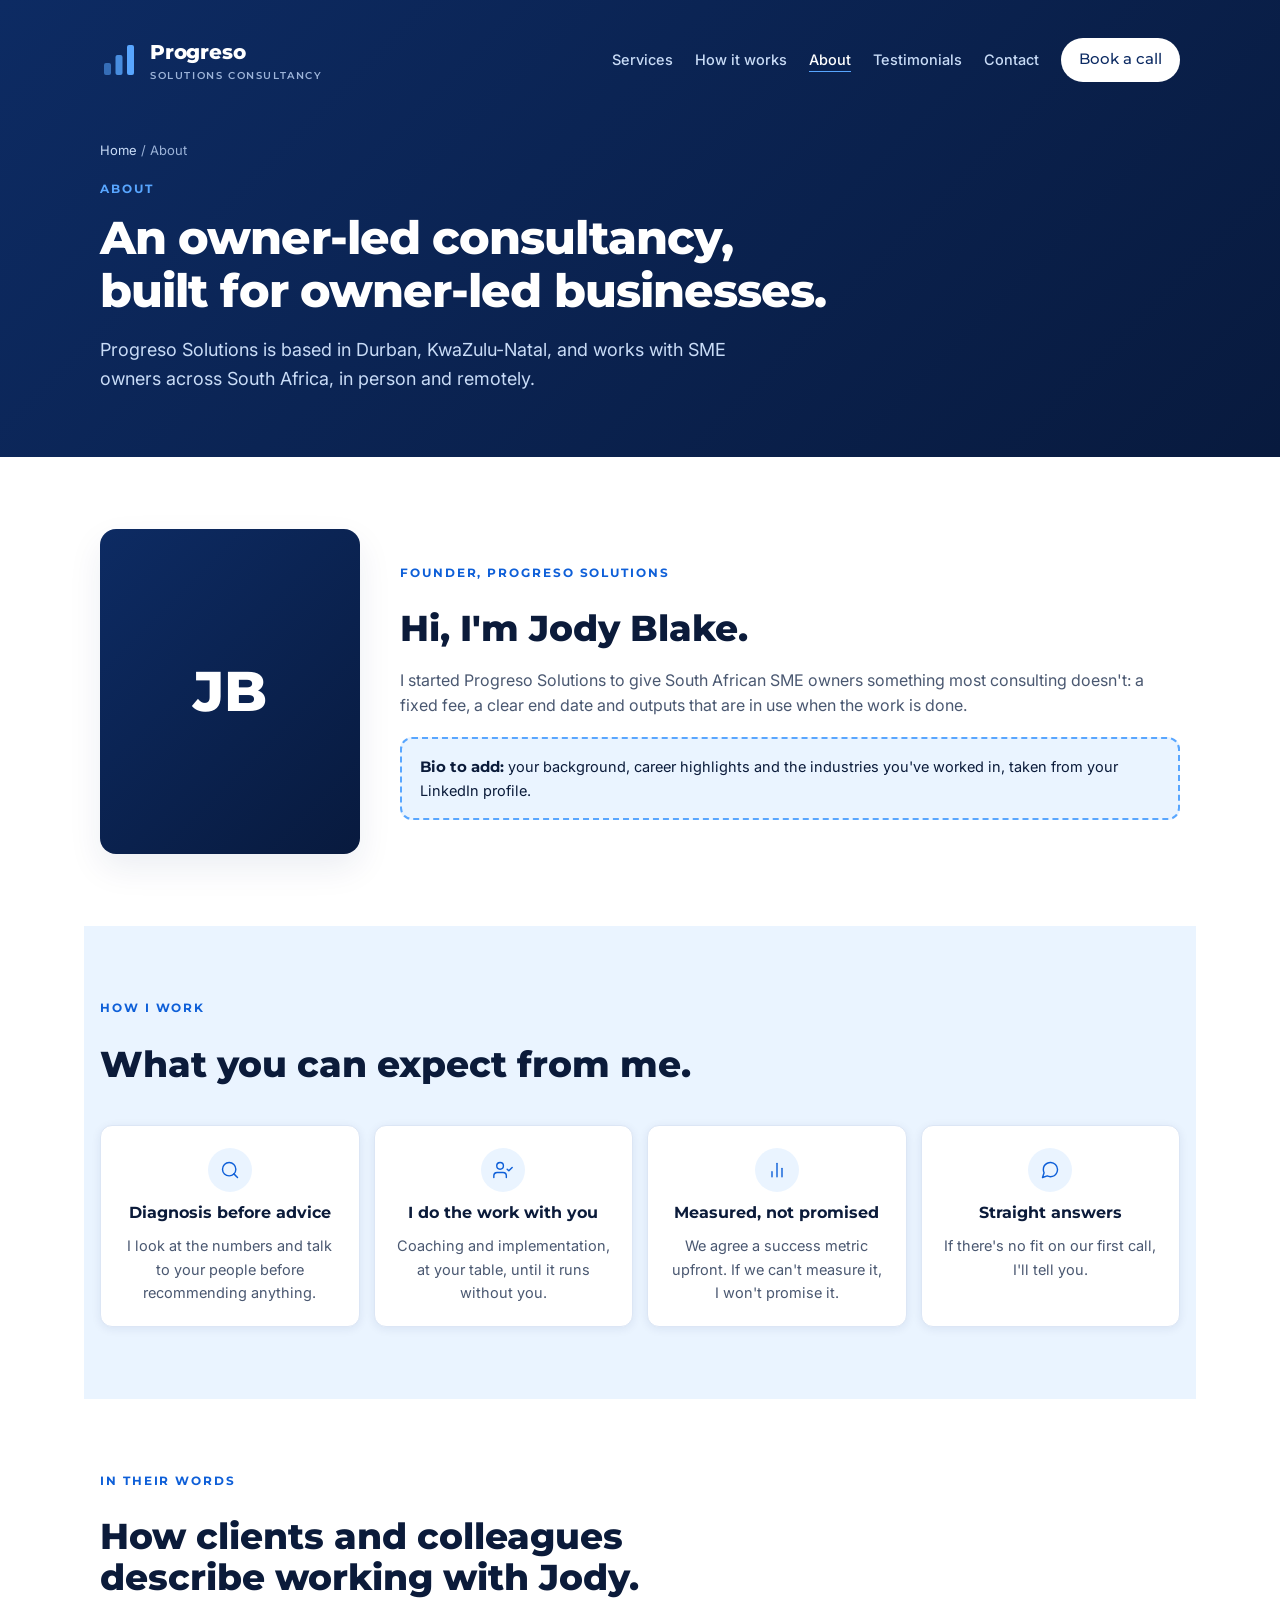
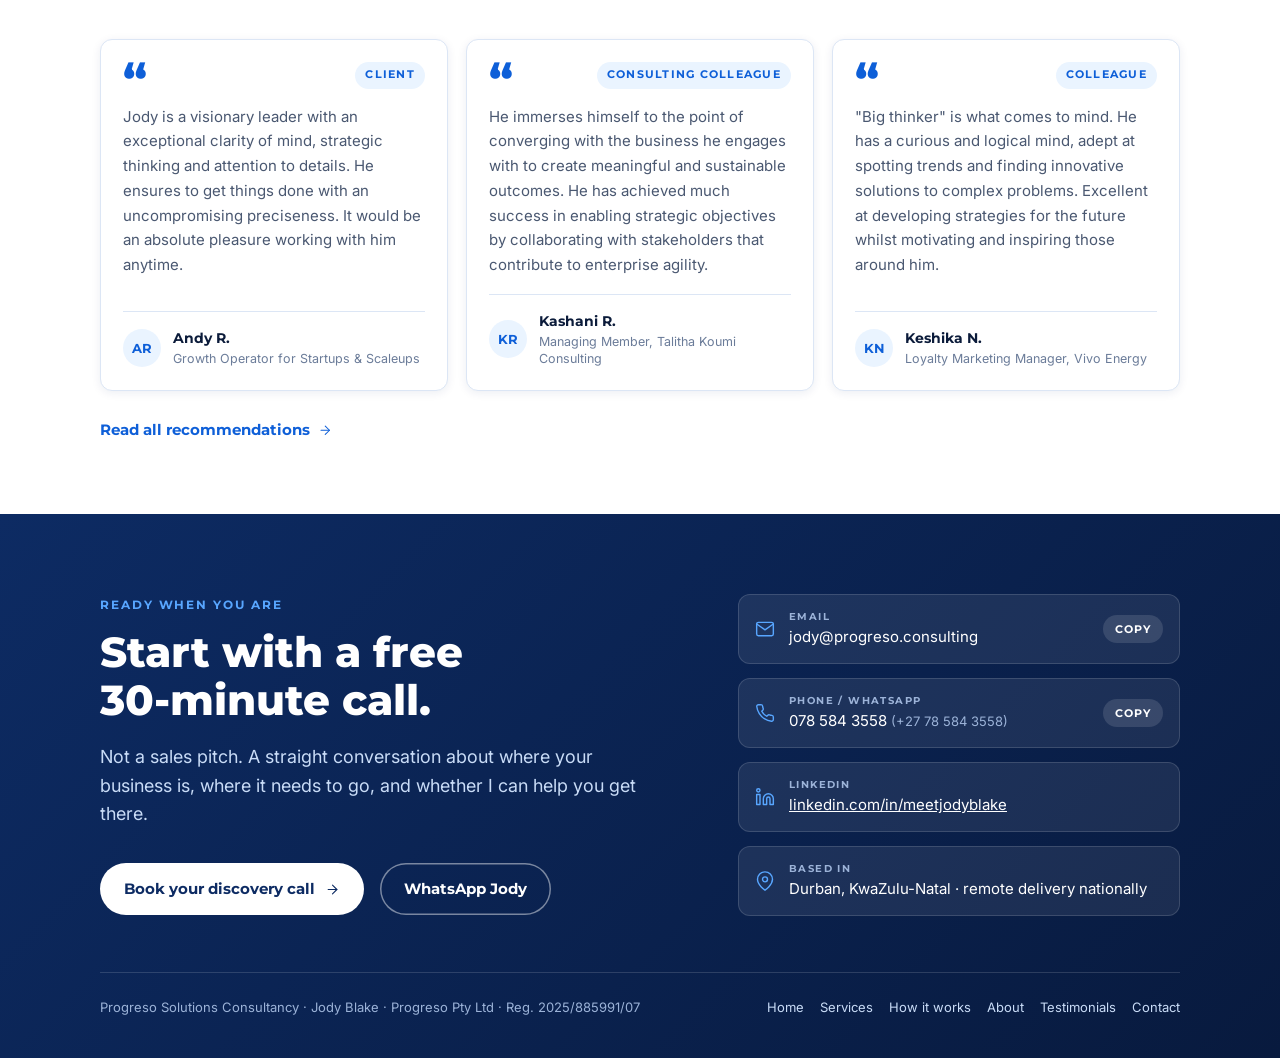
==== about.html @ feee8b52 "Restructure into multi-page site with a shorter, problem-led home page - Home cut to hero, five prob" ====
<!doctype html>
<html lang="en-ZA">
<head>
<meta charset="utf-8">
<meta name="viewport" content="width=device-width, initial-scale=1">
<title>About Jody Blake | Progreso Solutions Consultancy</title>
<meta name="description" content="Jody Blake is the founder of Progreso Solutions, a Durban-based consultancy helping South African SME owners build businesses that run without them.">
<link rel="canonical" href="https://progreso.consulting/about.html">
<meta property="og:title" content="About Jody Blake | Progreso Solutions Consultancy">
<meta property="og:description" content="Jody Blake is the founder of Progreso Solutions, a Durban-based consultancy helping South African SME owners build businesses that run without them.">
<meta property="og:type" content="website">
<link rel="preconnect" href="https://fonts.googleapis.com">
<link rel="preconnect" href="https://fonts.gstatic.com" crossorigin>
<link rel="stylesheet" href="https://fonts.googleapis.com/css2?family=Inter:wght@400;500;600&family=Montserrat:wght@600;700;800&display=swap">
<link rel="stylesheet" href="css/site.css">
</head>
<body>
<svg width="0" height="0" style="position:absolute" aria-hidden="true">
  <defs>
    <symbol id="i-compass" viewBox="0 0 24 24"><circle cx="12" cy="12" r="10"/><polygon points="16.24 7.76 14.12 14.12 7.76 16.24 9.88 9.88 16.24 7.76"/></symbol>
    <symbol id="i-map" viewBox="0 0 24 24"><polygon points="1 6 1 22 8 18 16 22 23 18 23 2 16 6 8 2 1 6"/><line x1="8" y1="2" x2="8" y2="18"/><line x1="16" y1="6" x2="16" y2="22"/></symbol>
    <symbol id="i-settings" viewBox="0 0 24 24"><circle cx="12" cy="12" r="3"/><path d="M19.4 15a1.65 1.65 0 0 0 .33 1.82l.06.06a2 2 0 0 1 0 2.83 2 2 0 0 1-2.83 0l-.06-.06a1.65 1.65 0 0 0-1.82-.33 1.65 1.65 0 0 0-1 1.51V21a2 2 0 0 1-2 2 2 2 0 0 1-2-2v-.09A1.65 1.65 0 0 0 9 19.4a1.65 1.65 0 0 0-1.82.33l-.06.06a2 2 0 0 1-2.83 0 2 2 0 0 1 0-2.83l.06-.06a1.65 1.65 0 0 0 .33-1.82 1.65 1.65 0 0 0-1.51-1H3a2 2 0 0 1-2-2 2 2 0 0 1 2-2h.09A1.65 1.65 0 0 0 4.6 9a1.65 1.65 0 0 0-.33-1.82l-.06-.06a2 2 0 0 1 0-2.83 2 2 0 0 1 2.83 0l.06.06a1.65 1.65 0 0 0 1.82.33H9a1.65 1.65 0 0 0 1-1.51V3a2 2 0 0 1 2-2 2 2 0 0 1 2 2v.09a1.65 1.65 0 0 0 1 1.51 1.65 1.65 0 0 0 1.82-.33l.06-.06a2 2 0 0 1 2.83 0 2 2 0 0 1 0 2.83l-.06.06a1.65 1.65 0 0 0-.33 1.82V9a1.65 1.65 0 0 0 1.51 1H21a2 2 0 0 1 2 2 2 2 0 0 1-2 2h-.09a1.65 1.65 0 0 0-1.51 1z"/></symbol>
    <symbol id="i-users" viewBox="0 0 24 24"><path d="M17 21v-2a4 4 0 0 0-4-4H5a4 4 0 0 0-4 4v2"/><circle cx="9" cy="7" r="4"/><path d="M23 21v-2a4 4 0 0 0-3-3.87"/><path d="M16 3.13a4 4 0 0 1 0 7.75"/></symbol>
    <symbol id="i-target" viewBox="0 0 24 24"><circle cx="12" cy="12" r="10"/><circle cx="12" cy="12" r="6"/><circle cx="12" cy="12" r="2"/></symbol>
    <symbol id="i-heart" viewBox="0 0 24 24"><path d="M20.84 4.61a5.5 5.5 0 0 0-7.78 0L12 5.67l-1.06-1.06a5.5 5.5 0 0 0-7.78 7.78l1.06 1.06L12 21.23l7.78-7.78 1.06-1.06a5.5 5.5 0 0 0 0-7.78z"/></symbol>
    <symbol id="i-buoy" viewBox="0 0 24 24"><circle cx="12" cy="12" r="10"/><circle cx="12" cy="12" r="4"/><line x1="4.93" y1="4.93" x2="9.17" y2="9.17"/><line x1="14.83" y1="14.83" x2="19.07" y2="19.07"/><line x1="14.83" y1="9.17" x2="19.07" y2="4.93"/><line x1="4.93" y1="19.07" x2="9.17" y2="14.83"/></symbol>
    <symbol id="i-shuffle" viewBox="0 0 24 24"><polyline points="16 3 21 3 21 8"/><line x1="4" y1="20" x2="21" y2="3"/><polyline points="21 16 21 21 16 21"/><line x1="15" y1="15" x2="21" y2="21"/><line x1="4" y1="4" x2="9" y2="9"/></symbol>
    <symbol id="i-repeat" viewBox="0 0 24 24"><polyline points="17 1 21 5 17 9"/><path d="M3 11V9a4 4 0 0 1 4-4h14"/><polyline points="7 23 3 19 7 15"/><path d="M21 13v2a4 4 0 0 1-4 4H3"/></symbol>
    <symbol id="i-userx" viewBox="0 0 24 24"><path d="M16 21v-2a4 4 0 0 0-4-4H5a4 4 0 0 0-4 4v2"/><circle cx="8.5" cy="7" r="4"/><line x1="18" y1="8" x2="23" y2="13"/><line x1="23" y1="8" x2="18" y2="13"/></symbol>
    <symbol id="i-down" viewBox="0 0 24 24"><polyline points="23 18 13.5 8.5 8.5 13.5 1 6"/><polyline points="17 18 23 18 23 12"/></symbol>
    <symbol id="i-logout" viewBox="0 0 24 24"><path d="M9 21H5a2 2 0 0 1-2-2V5a2 2 0 0 1 2-2h4"/><polyline points="16 17 21 12 16 7"/><line x1="21" y1="12" x2="9" y2="12"/></symbol>
    <symbol id="i-tag" viewBox="0 0 24 24"><path d="M20.59 13.41l-7.17 7.17a2 2 0 0 1-2.83 0L2 12V2h10l8.59 8.59a2 2 0 0 1 0 2.82z"/><line x1="7" y1="7" x2="7.01" y2="7"/></symbol>
    <symbol id="i-cal" viewBox="0 0 24 24"><rect x="3" y="4" width="18" height="18" rx="2" ry="2"/><line x1="16" y1="2" x2="16" y2="6"/><line x1="8" y1="2" x2="8" y2="6"/><line x1="3" y1="10" x2="21" y2="10"/></symbol>
    <symbol id="i-bars" viewBox="0 0 24 24"><line x1="18" y1="20" x2="18" y2="10"/><line x1="12" y1="20" x2="12" y2="4"/><line x1="6" y1="20" x2="6" y2="14"/></symbol>
    <symbol id="i-usercheck" viewBox="0 0 24 24"><path d="M16 21v-2a4 4 0 0 0-4-4H5a4 4 0 0 0-4 4v2"/><circle cx="8.5" cy="7" r="4"/><polyline points="17 11 19 13 23 9"/></symbol>
    <symbol id="i-check" viewBox="0 0 24 24"><polyline points="20 6 9 17 4 12"/></symbol>
    <symbol id="i-activity" viewBox="0 0 24 24"><polyline points="22 12 18 12 15 21 9 3 6 12 2 12"/></symbol>
    <symbol id="i-search" viewBox="0 0 24 24"><circle cx="11" cy="11" r="8"/><line x1="21" y1="21" x2="16.65" y2="16.65"/></symbol>
    <symbol id="i-file" viewBox="0 0 24 24"><path d="M14 2H6a2 2 0 0 0-2 2v16a2 2 0 0 0 2 2h12a2 2 0 0 0 2-2V8z"/><polyline points="14 2 14 8 20 8"/><line x1="16" y1="13" x2="8" y2="13"/><line x1="16" y1="17" x2="8" y2="17"/></symbol>
    <symbol id="i-chat" viewBox="0 0 24 24"><path d="M21 11.5a8.38 8.38 0 0 1-.9 3.8 8.5 8.5 0 0 1-7.6 4.7 8.38 8.38 0 0 1-3.8-.9L3 21l1.9-5.7a8.38 8.38 0 0 1-.9-3.8 8.5 8.5 0 0 1 4.7-7.6 8.38 8.38 0 0 1 3.8-.9h.5a8.48 8.48 0 0 1 8 8v.5z"/></symbol>
    <symbol id="i-help" viewBox="0 0 24 24"><circle cx="12" cy="12" r="10"/><path d="M9.09 9a3 3 0 0 1 5.83 1c0 2-3 3-3 3"/><line x1="12" y1="17" x2="12.01" y2="17"/></symbol>
    <symbol id="i-filter" viewBox="0 0 24 24"><polygon points="22 3 2 3 10 12.46 10 19 14 21 14 12.46 22 3"/></symbol>
    <symbol id="i-up" viewBox="0 0 24 24"><polyline points="23 6 13.5 15.5 8.5 10.5 1 18"/><polyline points="17 6 23 6 23 12"/></symbol>
    <symbol id="i-shield" viewBox="0 0 24 24"><path d="M12 22s8-4 8-10V5l-8-3-8 3v7c0 6 8 10 8 10z"/></symbol>
    <symbol id="i-zap" viewBox="0 0 24 24"><polygon points="13 2 3 14 12 14 11 22 21 10 12 10 13 2"/></symbol>
    <symbol id="i-phonecall" viewBox="0 0 24 24"><path d="M15.05 5A5 5 0 0 1 19 8.95M15.05 1A9 9 0 0 1 23 8.94"/><path d="M22 16.92v3a2 2 0 0 1-2.18 2 19.79 19.79 0 0 1-8.63-3.07 19.5 19.5 0 0 1-6-6 19.79 19.79 0 0 1-3.07-8.67A2 2 0 0 1 4.11 2h3a2 2 0 0 1 2 1.72 12.84 12.84 0 0 0 .7 2.81 2 2 0 0 1-.45 2.11L8.09 9.91a16 16 0 0 0 6 6l1.27-1.27a2 2 0 0 1 2.11-.45 12.84 12.84 0 0 0 2.81.7A2 2 0 0 1 22 16.92z"/></symbol>
    <symbol id="i-mail" viewBox="0 0 24 24"><path d="M4 4h16c1.1 0 2 .9 2 2v12c0 1.1-.9 2-2 2H4c-1.1 0-2-.9-2-2V6c0-1.1.9-2 2-2z"/><polyline points="22,6 12,13 2,6"/></symbol>
    <symbol id="i-phone" viewBox="0 0 24 24"><path d="M22 16.92v3a2 2 0 0 1-2.18 2 19.79 19.79 0 0 1-8.63-3.07 19.5 19.5 0 0 1-6-6 19.79 19.79 0 0 1-3.07-8.67A2 2 0 0 1 4.11 2h3a2 2 0 0 1 2 1.72 12.84 12.84 0 0 0 .7 2.81 2 2 0 0 1-.45 2.11L8.09 9.91a16 16 0 0 0 6 6l1.27-1.27a2 2 0 0 1 2.11-.45 12.84 12.84 0 0 0 2.81.7A2 2 0 0 1 22 16.92z"/></symbol>
    <symbol id="i-linkedin" viewBox="0 0 24 24"><path d="M16 8a6 6 0 0 1 6 6v7h-4v-7a2 2 0 0 0-2-2 2 2 0 0 0-2 2v7h-4v-7a6 6 0 0 1 6-6z"/><rect x="2" y="9" width="4" height="12"/><circle cx="4" cy="4" r="2"/></symbol>
    <symbol id="i-pin" viewBox="0 0 24 24"><path d="M21 10c0 7-9 13-9 13s-9-6-9-13a9 9 0 0 1 18 0z"/><circle cx="12" cy="10" r="3"/></symbol>
    <symbol id="i-arrow" viewBox="0 0 24 24"><line x1="5" y1="12" x2="19" y2="12"/><polyline points="12 5 19 12 12 19"/></symbol>
    <symbol id="i-star" viewBox="0 0 24 24"><polygon points="12 2 15.09 8.26 22 9.27 17 14.14 18.18 21.02 12 17.77 5.82 21.02 7 14.14 2 9.27 8.91 8.26 12 2"/></symbol>
  </defs>
</svg>

<header class="band page-hero">
  <div class="wrap">
    <div class="topbar">
      <a class="brand" href="index.html" aria-label="Progreso Solutions Consultancy, home">
        <svg width="38" height="38" viewBox="0 0 38 38" aria-hidden="true"><rect x="4" y="22" width="7" height="12" rx="2" fill="#58A6FF" opacity=".55"/><rect x="15.5" y="14" width="7" height="20" rx="2" fill="#58A6FF" opacity=".8"/><rect x="27" y="4" width="7" height="30" rx="2" fill="#58A6FF"/></svg>
        <span>Progreso<small>Solutions Consultancy</small></span>
      </a>
      <nav class="nav" aria-label="Main"><a href="services.html">Services</a><a href="how-it-works.html">How it works</a><a href="about.html" aria-current="page">About</a><a href="testimonials.html">Testimonials</a><a href="contact.html">Contact</a><a class="btn btn-sm" href="contact.html">Book a call</a></nav>
      <details class="menu"><summary>Menu</summary><nav class="menu-panel" aria-label="Main"><a href="index.html">Home</a><a href="services.html">Services</a><a href="how-it-works.html">How it works</a><a href="about.html">About</a><a href="testimonials.html">Testimonials</a><a href="contact.html">Contact</a></nav></details>
    </div>
    <div>
      <div>
        <div class="crumbs"><a href="index.html">Home</a> / About</div>
        <div class="eyebrow">About</div>
        <h1>An owner-led consultancy, built for owner-led businesses.</h1>
        <p class="sub">Progreso Solutions is based in Durban, KwaZulu-Natal, and works with SME owners across South Africa, in person and remotely.</p>
        
      </div>
      
    </div>
  </div>
</header>

<main class="wrap">

<section>
  <div class="founder">
    <figure class="portrait" aria-label="Photo of Jody Blake to come">JB</figure>
    <div>
      <div class="sec-head" style="margin-bottom:18px">
        <div class="eyebrow">Founder, Progreso Solutions</div>
        <h2>Hi, I'm Jody Blake.</h2>
      </div>
      <p>I started Progreso Solutions to give South African SME owners something most consulting doesn't: a fixed fee, a clear end date and outputs that are in use when the work is done.</p>
      <div class="placeholder" style="margin-top:18px"><b>Bio to add:</b> your background, career highlights and the industries you've worked in, taken from your LinkedIn profile.</div>
    </div>
  </div>
</section>

<section class="alt">
  <div class="wrap">
    <div class="sec-head"><div class="eyebrow">How I work</div><h2>What you can expect from me.</h2></div>
    <div class="diff-grid">
      <article class="card diff"><div class="circle"><svg class="ico"><use href="#i-search"/></svg></div><h3>Diagnosis before advice</h3><p>I look at the numbers and talk to your people before recommending anything.</p></article>
      <article class="card diff"><div class="circle"><svg class="ico"><use href="#i-usercheck"/></svg></div><h3>I do the work with you</h3><p>Coaching and implementation, at your table, until it runs without you.</p></article>
      <article class="card diff"><div class="circle"><svg class="ico"><use href="#i-bars"/></svg></div><h3>Measured, not promised</h3><p>We agree a success metric upfront. If we can't measure it, I won't promise it.</p></article>
      <article class="card diff"><div class="circle"><svg class="ico"><use href="#i-chat"/></svg></div><h3>Straight answers</h3><p>If there's no fit on our first call, I'll tell you.</p></article>
    </div>
  </div>
</section>

<section>
  <div class="sec-head"><div class="eyebrow">In their words</div><h2>How clients and colleagues describe working with Jody.</h2></div>
  <div class="proof-grid"><article class="card quote">
      <div class="quote-top"><div class="qmark" aria-hidden="true">“</div><span class="pill">Client</span></div>
      <p>Jody is a visionary leader with an exceptional clarity of mind, strategic thinking and attention to details. He ensures to get things done with an uncompromising preciseness. It would be an absolute pleasure working with him anytime.</p>
      <div class="who"><div class="avatar">AR</div><div><b>Andy R.</b><span>Growth Operator for Startups &amp; Scaleups</span></div></div>
    </article><article class="card quote">
      <div class="quote-top"><div class="qmark" aria-hidden="true">“</div><span class="pill">Consulting colleague</span></div>
      <p>He immerses himself to the point of converging with the business he engages with to create meaningful and sustainable outcomes. He has achieved much success in enabling strategic objectives by collaborating with stakeholders that contribute to enterprise agility.</p>
      <div class="who"><div class="avatar">KR</div><div><b>Kashani R.</b><span>Managing Member, Talitha Koumi Consulting</span></div></div>
    </article><article class="card quote">
      <div class="quote-top"><div class="qmark" aria-hidden="true">“</div><span class="pill">Colleague</span></div>
      <p>"Big thinker" is what comes to mind. He has a curious and logical mind, adept at spotting trends and finding innovative solutions to complex problems. Excellent at developing strategies for the future whilst motivating and inspiring those around him.</p>
      <div class="who"><div class="avatar">KN</div><div><b>Keshika N.</b><span>Loyalty Marketing Manager, Vivo Energy</span></div></div>
    </article></div>
  <a class="more" href="testimonials.html">Read all recommendations <svg class="ico" width="18" height="18"><use href="#i-arrow"/></svg></a>
</section>

</main>

<footer class="band close" id="contact">
  <div class="wrap">
    <div class="close-grid">
      <div>
        <div class="eyebrow">Ready when you are</div>
        <h2>Start with a free 30-minute call.</h2>
        <p class="lead">Not a sales pitch. A straight conversation about where your business is, where it needs to go, and whether I can help you get there.</p>
        <div class="hero-cta">
          <a class="btn" href="contact.html" data-book>Book your discovery call <svg class="ico" width="18" height="18"><use href="#i-arrow"/></svg></a>
          <a class="btn btn-ghost" href="https://wa.me/27785843558?text=Hi%20Jody%2C%20I%27d%20like%20to%20chat%20about%20my%20business." rel="noopener">WhatsApp Jody</a>
        </div>
      </div>
      <div class="contact">
        <div class="crow"><svg class="ico"><use href="#i-mail"/></svg><div><small>Email</small><span>jody@progreso.consulting</span></div><button class="copy" type="button" data-copy="jody@progreso.consulting">Copy</button></div>
        <div class="crow"><svg class="ico"><use href="#i-phone"/></svg><div><small>Phone / WhatsApp</small><span>078 584 3558</span> <span style="color:var(--on-band-mute);font-size:13px">(+27 78 584 3558)</span></div><button class="copy" type="button" data-copy="078 584 3558">Copy</button></div>
        <div class="crow"><svg class="ico"><use href="#i-linkedin"/></svg><div><small>LinkedIn</small><a href="https://linkedin.com/in/meetjodyblake" rel="noopener">linkedin.com/in/meetjodyblake</a></div></div>
        <div class="crow"><svg class="ico"><use href="#i-pin"/></svg><div><small>Based in</small>Durban, KwaZulu-Natal · remote delivery nationally</div></div>
      </div>
    </div>
    <div class="foot"><span>Progreso Solutions Consultancy · Jody Blake · Progreso Pty Ltd · Reg. 2025/885991/07</span><nav aria-label="Footer"><a href="index.html">Home</a><a href="services.html">Services</a><a href="how-it-works.html">How it works</a><a href="about.html">About</a><a href="testimonials.html">Testimonials</a><a href="contact.html">Contact</a></nav></div>
  </div>
</footer>
<div class="sticky-cta"><a class="btn" href="contact.html" data-book>Book a call</a><a class="btn btn-ghost" href="https://wa.me/27785843558?text=Hi%20Jody%2C%20I%27d%20like%20to%20chat%20about%20my%20business." rel="noopener">WhatsApp</a></div>
<script src="js/site.js"></script>
</body>
</html>
---- css/site.css ----
/* Progreso shared styles. Base design tokens and components, then multi-page additions. */
/* Layout: one long page. Navy gradient hero, proof first, then method, offer, close. Cards and icon circles carry the brand motif. */
:root{
  --blue:#0E5FD8; --navy:#0D2B63; --deep:#081A3E; --accent:#58A6FF;
  --bg:#FFFFFF; --surface:#FFFFFF; --tint:#EAF4FF; --ink:#0B1B3A; --body:#4A5871; --muted:#6B7C99; --rule:#DCE6F5;
  --link:#0E5FD8; --shadow:rgba(13,43,99,.08);
  --on-band:#FFFFFF; --on-band-body:#C9DCF7; --on-band-mute:#9CB3D8;
  --band-a:#0D2B63; --band-b:#081A3E;
  --display:'Montserrat','Helvetica Neue',Arial,sans-serif; --text:'Inter','Helvetica Neue',Arial,sans-serif;
}
@media (prefers-color-scheme: dark){:root:not([data-theme="light"]){
  --bg:#07142E; --surface:#0C1F45; --tint:#12306A; --ink:#EAF2FF; --body:#B4C4E0; --muted:#8DA2C6; --rule:#1B3566; --link:#7DB9FF; --shadow:rgba(0,0,0,.35); color-scheme:dark}}
:root[data-theme="dark"]{
  --bg:#07142E; --surface:#0C1F45; --tint:#12306A; --ink:#EAF2FF; --body:#B4C4E0; --muted:#8DA2C6; --rule:#1B3566; --link:#7DB9FF; --shadow:rgba(0,0,0,.35); color-scheme:dark}

*{box-sizing:border-box}
body{background:var(--bg);color:var(--body);font-family:var(--text);font-size:16px;line-height:1.6;padding-left:max(16px,env(safe-area-inset-left,0px));padding-right:max(16px,env(safe-area-inset-right,0px))}
h1,h2,h3,h4{font-family:var(--display);color:var(--ink);margin:0;text-wrap:balance;line-height:1.15}
p{margin:0}
a{color:var(--link)}
.wrap{max-width:1080px;margin:0 auto}
.band{margin-left:calc(-1 * max(16px,env(safe-area-inset-left,0px)));margin-right:calc(-1 * max(16px,env(safe-area-inset-right,0px)));padding-left:max(16px,env(safe-area-inset-left,0px));padding-right:max(16px,env(safe-area-inset-right,0px));background:linear-gradient(135deg,var(--band-a),var(--band-b));color:var(--on-band-body)}
.band h1,.band h2,.band h3{color:var(--on-band)}
section{padding-block:72px}
.eyebrow{font-family:var(--display);font-weight:700;font-size:12px;letter-spacing:.16em;text-transform:uppercase;color:var(--link);margin-bottom:14px}
.band .eyebrow{color:var(--accent)}
.sec-head{display:grid;gap:12px;max-width:720px;margin-bottom:40px}
.sec-head h2{font-size:clamp(26px,4vw,36px);font-weight:800}
.sec-head p{font-size:17px}
.ico{width:1em;height:1em;fill:none;stroke:currentColor;stroke-width:1.7;stroke-linecap:round;stroke-linejoin:round;flex:none}
.circle{width:44px;height:44px;border-radius:50%;background:var(--tint);color:var(--link);display:grid;place-items:center;font-size:20px;flex:none}
.card{background:var(--surface);border:1px solid var(--rule);border-radius:12px;box-shadow:0 2px 10px var(--shadow);padding:22px}
.pill{display:inline-block;font-family:var(--display);font-weight:700;font-size:10.5px;letter-spacing:.12em;text-transform:uppercase;background:var(--tint);color:var(--link);border-radius:999px;padding:5px 10px}
.btn{display:inline-flex;align-items:center;gap:10px;font-family:var(--display);font-weight:700;font-size:15px;text-decoration:none;border-radius:999px;padding:14px 24px;background:#fff;color:var(--navy);border:0;cursor:pointer}
.btn:hover{background:var(--tint)}
.btn:focus-visible,.copy:focus-visible,a:focus-visible{outline:3px solid var(--accent);outline-offset:3px}

/* Hero */
.hero{padding-block:28px 72px}
.topbar{display:flex;justify-content:space-between;align-items:center;gap:16px;padding-block:8px 56px}
.brand{display:flex;align-items:center;gap:12px;color:#fff;text-decoration:none;font-family:var(--display);font-weight:800;font-size:20px;letter-spacing:-.01em}
.brand small{display:block;font-weight:600;font-size:10px;letter-spacing:.16em;text-transform:uppercase;color:var(--on-band-mute)}
.toplink{color:var(--on-band-body);font-size:14px;text-decoration:none;font-weight:500}
.hero-grid{display:grid;grid-template-columns:1.25fr .75fr;gap:40px;align-items:center}
.hero h1{font-size:clamp(30px,5.2vw,52px);font-weight:800;letter-spacing:-.02em}
.hero h1 em{font-style:normal;color:var(--accent)}
.hero .sub{font-size:19px;margin-top:22px;max-width:560px}
.kicker{font-family:var(--display);font-weight:700;font-size:13px;letter-spacing:.18em;text-transform:uppercase;color:var(--accent);margin-top:26px}
.hero-cta{display:flex;flex-wrap:wrap;gap:16px;align-items:center;margin-top:34px}
.hero-cta span{font-size:14px;color:var(--on-band-mute)}
.motif{width:100%;max-width:340px;justify-self:end}
.hero-photo{margin:0;justify-self:end;width:100%;max-width:400px;position:relative}
.hero-photo img{display:block;width:100%;height:auto;aspect-ratio:4/5;object-fit:cover;object-position:30% center;border-radius:18px;box-shadow:0 24px 60px rgba(0,0,0,.4)}
.hero-badge{position:absolute;left:-18px;bottom:28px;display:flex;align-items:center;gap:10px;background:#fff;color:var(--navy);border-radius:12px;padding:10px 14px;font-family:var(--display);font-weight:700;font-size:13px;box-shadow:0 10px 30px rgba(0,0,0,.3)}

/* Photo breaks */
body{overflow-x:clip}
.photo-break{position:relative;isolation:isolate;overflow:hidden;margin-inline:calc(50% - 50vw);min-height:clamp(320px,40vw,480px);display:grid;align-items:end}
.photo-break img{position:absolute;inset:0;width:100%;height:100%;max-width:none;object-fit:cover;z-index:-2}
.photo-break::before{content:"";position:absolute;inset:0;z-index:-1;background:linear-gradient(to top,rgba(8,26,62,.88) 0%,rgba(8,26,62,.4) 40%,rgba(8,26,62,0) 70%)}
.photo-break .wrap{width:100%;padding:0 max(16px,env(safe-area-inset-left,0px)) 44px}
.photo-break .eyebrow{color:#FFC37A;margin-bottom:10px}
.photo-break .pb-line{font-family:var(--display);font-weight:800;color:#fff;font-size:clamp(22px,3.4vw,34px);line-height:1.2;max-width:760px;text-wrap:balance}

/* Proof */
.rating{display:flex;flex-wrap:wrap;align-items:center;gap:10px 14px;margin-top:6px;font-size:14px;color:var(--muted)}
.stars{display:flex;gap:3px;color:var(--link);font-size:16px}
.stars .ico{fill:currentColor;stroke-width:1}
.proof-grid{display:grid;grid-template-columns:repeat(3,minmax(0,1fr));gap:18px}
.quote{display:flex;flex-direction:column;gap:16px}
.quote-top{display:flex;justify-content:space-between;align-items:flex-start;gap:12px}
.qmark{font-family:var(--display);font-weight:800;font-size:44px;line-height:.8;color:var(--link);height:24px}
.quote p{font-size:15px;line-height:1.65;color:var(--body);flex:1}
.who{display:flex;gap:12px;align-items:center;border-top:1px solid var(--rule);padding-top:16px}
.avatar{width:38px;height:38px;border-radius:50%;background:var(--tint);color:var(--link);display:grid;place-items:center;font-family:var(--display);font-weight:700;font-size:13px;flex:none}
.who b{display:block;font-family:var(--display);font-size:13.5px;color:var(--ink)}
.who span{display:block;font-size:12.5px;color:var(--muted);line-height:1.4}

/* Method */
.method{display:grid;grid-template-columns:1fr 1fr;gap:18px}
.ladder{display:grid;gap:12px}
.rung{display:flex;gap:16px;align-items:center;background:var(--surface);border:1px solid var(--rule);border-radius:12px;padding:18px 20px}
.rung h4{font-size:15px;font-weight:700}
.rung p{font-size:14.5px;margin-top:4px}
.step-list{display:grid;gap:14px;margin-top:6px}
.step-list > div{display:flex;gap:14px;align-items:center;font-size:15px;color:var(--ink);font-weight:500}
.gate{display:grid;gap:14px}
.tracks{display:grid;grid-template-columns:1fr 1fr;gap:12px;margin-top:6px}
.track{background:var(--tint);border-radius:10px;padding:14px 16px}
.track b{display:block;font-family:var(--display);font-size:13px;color:var(--ink)}
.track span{font-size:13.5px}
.metrics{display:flex;flex-wrap:wrap;gap:8px}
.method-head{display:grid;grid-template-columns:1fr 380px;gap:40px;align-items:end;margin-bottom:40px}
.method-head .sec-head{margin-bottom:0}
.method-photo{margin:0}
.method-photo img{display:block;width:100%;height:auto;aspect-ratio:3/2;object-fit:cover;border-radius:14px;box-shadow:0 10px 30px var(--shadow)}

/* Pain map */
.pain-grid{display:grid;grid-template-columns:repeat(5,minmax(0,1fr));gap:14px}
.pain{display:flex;flex-direction:column;align-items:center;text-align:center;gap:12px;padding:20px 18px}
.pain h3{font-size:15px;font-weight:700}
.pain p{font-size:14px;flex:1}
.pain .to{display:flex;align-items:center;justify-content:center;align-self:stretch;gap:8px;font-family:var(--display);font-weight:700;font-size:12.5px;color:var(--link);border-top:1px solid var(--rule);padding-top:12px}

/* Offer */
.compass{display:grid;grid-template-columns:1.1fr .9fr;gap:32px;padding:34px;border-radius:14px;margin-bottom:22px}
.compass .circle{background:rgba(255,255,255,.12);color:#fff;width:52px;height:52px;font-size:24px}
.compass h3{font-size:26px;font-weight:800;margin:16px 0 10px}
.compass ul,.node ul{list-style:none;margin:0;padding:0;display:grid;gap:10px}
.compass li,.node li{display:flex;gap:10px;align-items:flex-start;font-size:14.5px}
.compass li .ico{color:var(--accent);margin-top:4px}
.node li .ico{color:var(--link);margin-top:4px}
.compass .meta{display:flex;flex-wrap:wrap;gap:8px;margin-top:18px}
.compass .meta .pill{background:rgba(255,255,255,.12);color:#fff}
.node-grid{display:grid;grid-template-columns:repeat(2,minmax(0,1fr));gap:18px}
.node{display:flex;flex-direction:column;gap:14px;overflow:hidden}
.node-img{display:block;margin:-22px -22px 4px;width:calc(100% + 44px);height:auto;max-width:none;aspect-ratio:16/7;object-fit:cover}
.node-top{display:flex;gap:14px;align-items:center}
.node h3{font-size:19px;font-weight:700}
.node .focus{font-size:14px;color:var(--muted)}
.node .for{font-style:italic;font-size:14.5px}
.node hr{border:0;border-top:1px solid var(--rule);margin:2px 0;width:100%}
.node .roi{font-size:13px;color:var(--muted)}
.node .roi b{color:var(--ink);font-family:var(--display);font-size:11px;letter-spacing:.1em;text-transform:uppercase}
.alwayson{margin-top:18px;display:grid;grid-template-columns:auto 1fr;gap:18px;align-items:center}
.alwayson h3{font-size:19px}
.alwayson p{font-size:14.5px;margin-top:4px}
.quoteonly{margin-top:26px;display:flex;gap:14px;align-items:center;background:var(--tint);border-radius:12px;padding:18px 22px;font-size:15px;color:var(--ink)}
.quoteonly .ico{font-size:22px;color:var(--link)}

/* Difference + steps */
.diff-grid{display:grid;grid-template-columns:repeat(4,minmax(0,1fr));gap:14px}
.diff{display:flex;flex-direction:column;align-items:center;text-align:center;gap:12px}
.diff h3{font-size:16px}
.diff p{font-size:14.5px}
.steps{display:grid;grid-template-columns:repeat(3,minmax(0,1fr));gap:18px}
.step{display:flex;flex-direction:column;align-items:center;text-align:center;gap:12px}
.step h3{font-size:18px}
.step p{font-size:14.5px}
.alt{background:var(--tint);margin-left:calc(-1 * max(16px,env(safe-area-inset-left,0px)));margin-right:calc(-1 * max(16px,env(safe-area-inset-right,0px)));padding-left:max(16px,env(safe-area-inset-left,0px));padding-right:max(16px,env(safe-area-inset-right,0px))}
.alt .card{background:var(--surface)}

/* Close */
.close{padding-block:80px 40px}
.close-grid{display:grid;grid-template-columns:1.15fr .85fr;gap:40px;align-items:center}
.close h2{font-size:clamp(28px,4.4vw,42px);font-weight:800}
.close .lead{font-size:18px;margin-top:18px;max-width:540px}
.contact{display:grid;gap:14px}
.crow{display:flex;gap:14px;align-items:center;background:rgba(255,255,255,.08);border:1px solid rgba(255,255,255,.14);border-radius:12px;padding:14px 16px;min-width:0}
.crow .ico{color:var(--accent);font-size:20px}
.crow div{min-width:0;flex:1;font-size:15px;color:#fff;overflow-wrap:anywhere}
.crow small{display:block;font-family:var(--display);font-weight:700;font-size:10px;letter-spacing:.14em;text-transform:uppercase;color:var(--on-band-mute)}
.crow a{color:#fff}
.copy{font-family:var(--display);font-weight:700;font-size:11px;letter-spacing:.08em;text-transform:uppercase;background:rgba(255,255,255,.12);color:#fff;border:0;border-radius:999px;padding:7px 12px;cursor:pointer}
.copy:hover{background:rgba(255,255,255,.22)}
.foot{display:flex;flex-wrap:wrap;justify-content:space-between;gap:10px;margin-top:56px;padding-top:24px;border-top:1px solid rgba(255,255,255,.14);font-size:13px;color:var(--on-band-mute)}

@media (max-width:900px){
  .hero-grid,.method,.compass,.close-grid{grid-template-columns:1fr}
  .motif{justify-self:start;max-width:240px}
  .hero-photo{justify-self:start;max-width:520px}
  .hero-photo img{aspect-ratio:4/3}
  .hero-badge{left:12px;bottom:12px}
  .method-head{grid-template-columns:1fr}
  .proof-grid,.node-grid,.steps{grid-template-columns:1fr}
  .pain-grid,.diff-grid{grid-template-columns:repeat(2,minmax(0,1fr))}
}
@media (max-width:560px){
  section{padding-block:56px}
  .pain-grid,.diff-grid,.tracks{grid-template-columns:1fr}
  .compass{padding:24px}
  .alwayson{grid-template-columns:1fr}
  .topbar{padding-bottom:36px}
}
@media (prefers-reduced-motion:no-preference){.btn,.copy{transition:background .15s}}
/* ---- Multi-page additions ---- */
.topbar{flex-wrap:wrap}
.nav{display:flex;align-items:center;gap:22px}
.nav a{color:var(--on-band-body);font-size:14.5px;text-decoration:none;font-weight:500}
.nav a:hover,.nav a[aria-current="page"]{color:#fff}
.nav a[aria-current="page"]{text-decoration:underline;text-underline-offset:6px;text-decoration-color:var(--accent)}
.btn-sm{padding:10px 18px;font-size:14px}
.nav .btn{color:var(--navy)}
.menu{display:none;position:relative}
.menu summary{list-style:none;cursor:pointer;color:#fff;font-family:var(--display);font-weight:700;font-size:14px;border:1px solid rgba(255,255,255,.3);border-radius:999px;padding:9px 16px}
.menu summary::-webkit-details-marker{display:none}
.menu[open] summary{background:rgba(255,255,255,.12)}
.menu-panel{position:absolute;right:0;top:calc(100% + 10px);z-index:20;min-width:220px;display:grid;gap:2px;background:var(--deep);border:1px solid rgba(255,255,255,.16);border-radius:12px;padding:10px;box-shadow:0 20px 40px rgba(0,0,0,.4)}
.menu-panel a{color:#fff;text-decoration:none;padding:10px 12px;border-radius:8px;font-size:15px}
.menu-panel a:hover{background:rgba(255,255,255,.08)}
.btn-ghost{background:transparent;color:#fff;box-shadow:inset 0 0 0 1.5px rgba(255,255,255,.45)}
.btn-ghost:hover{background:rgba(255,255,255,.1)}
.btn-solid{background:var(--blue);color:#fff}
.btn-solid:hover{background:var(--navy)}
.more{display:inline-flex;align-items:center;gap:8px;font-family:var(--display);font-weight:700;font-size:14.5px;text-decoration:none;color:var(--link);margin-top:28px}
.more:hover{text-decoration:underline}

/* Page hero (sub pages) */
.page-hero{padding-block:28px 64px}
.page-hero h1{font-size:clamp(28px,4.6vw,46px);font-weight:800;letter-spacing:-.02em;max-width:820px}
.page-hero .sub{font-size:18px;margin-top:18px;max-width:640px}
.crumbs{font-size:13px;color:var(--on-band-mute);margin-bottom:18px}
.crumbs a{color:var(--on-band-body);text-decoration:none}
.crumbs a:hover{text-decoration:underline}
.page-hero .meta{display:flex;flex-wrap:wrap;gap:8px;margin-top:22px}
.page-hero .meta .pill{background:rgba(255,255,255,.12);color:#fff}

/* Linked pain cards */
a.card.pain{text-decoration:none;color:var(--body);transition:transform .15s,box-shadow .15s}
a.card.pain:hover{transform:translateY(-2px);box-shadow:0 10px 24px var(--shadow)}
.pain-grid.six{grid-template-columns:repeat(3,minmax(0,1fr))}

/* Home: steps link, founder */
.founder{display:grid;grid-template-columns:260px 1fr;gap:40px;align-items:center}
.portrait{margin:0;aspect-ratio:4/5;border-radius:16px;background:linear-gradient(135deg,var(--band-a),var(--band-b));display:grid;place-items:center;color:#fff;font-family:var(--display);font-weight:800;font-size:56px;box-shadow:0 14px 34px var(--shadow);overflow:hidden}
.portrait img{width:100%;height:100%;object-fit:cover;display:block}
.founder p+p{margin-top:14px}
.founder .sec-head{margin-bottom:18px}
.placeholder{border:2px dashed var(--accent);border-radius:12px;padding:16px 18px;background:var(--tint);color:var(--ink);font-size:14.5px}
.placeholder b{font-family:var(--display)}

/* Node page */
.node-hero-img{margin:0}
.node-hero-img img{display:block;width:100%;height:auto;aspect-ratio:4/3;object-fit:cover;border-radius:16px;box-shadow:0 24px 60px rgba(0,0,0,.4)}
.two{display:grid;grid-template-columns:1fr 1fr;gap:18px}
.checks{list-style:none;margin:0;padding:0;display:grid;gap:12px}
.checks li{display:flex;gap:12px;align-items:flex-start;font-size:15.5px;color:var(--ink)}
.checks li .ico{color:var(--link);margin-top:4px}
.symptoms li .ico{color:var(--muted)}
.measure{display:flex;gap:16px;align-items:center;margin-top:18px}
.measure p{font-size:15px}
.measure b{display:block;font-family:var(--display);font-size:11px;letter-spacing:.12em;text-transform:uppercase;color:var(--muted)}
.mini-grid{display:grid;grid-template-columns:repeat(3,minmax(0,1fr));gap:14px}
.mini{display:flex;gap:12px;align-items:center;text-decoration:none;color:var(--ink);font-family:var(--display);font-weight:700;font-size:15px}
.mini small{display:block;font-family:var(--text);font-weight:400;font-size:13px;color:var(--muted)}
a.mini:hover{border-color:var(--link)}
a.node{text-decoration:none;color:inherit}
a.node:hover{border-color:var(--link)}
.node .go{display:flex;align-items:center;gap:8px;font-family:var(--display);font-weight:700;font-size:13.5px;color:var(--link);margin-top:auto}

/* Contact */
.options{display:grid;grid-template-columns:repeat(3,minmax(0,1fr));gap:18px}
.option{display:flex;flex-direction:column;gap:12px}
.option h3{font-size:18px}
.option p{font-size:14.5px;flex:1}
.option .btn{align-self:flex-start}
form.enquiry{display:grid;gap:16px;max-width:640px}
.field{display:grid;gap:6px}
.field label{font-family:var(--display);font-weight:700;font-size:13px;color:var(--ink)}
.field input,.field textarea{font:inherit;font-size:16px;color:var(--ink);background:var(--surface);border:1px solid var(--rule);border-radius:10px;padding:12px 14px;width:100%}
.field input:focus,.field textarea:focus{outline:3px solid var(--accent);outline-offset:1px;border-color:var(--link)}
.field textarea{min-height:120px;resize:vertical}
.form-note{font-size:13.5px;color:var(--muted)}
.form-status{font-size:15px;color:var(--ink);font-weight:500}
.hp{position:absolute;left:-9999px}

/* Mini footer for contact page */
.close.slim{padding-block:8px 32px}
.close.slim .foot{margin-top:24px}
.foot nav{display:flex;flex-wrap:wrap;gap:16px}
.foot a{color:var(--on-band-body);text-decoration:none}
.foot a:hover{text-decoration:underline}

/* Sticky mobile CTA */
.sticky-cta{display:none}
@media (max-width:860px){
  .nav{display:none}
  .menu{display:block}
}
@media (max-width:700px){
  .sticky-cta{display:flex;gap:10px;position:fixed;left:0;right:0;bottom:0;z-index:30;padding:10px max(12px,env(safe-area-inset-left,0px)) calc(10px + env(safe-area-inset-bottom,0px));background:var(--deep);border-top:1px solid rgba(255,255,255,.14)}
  .sticky-cta a{flex:1;justify-content:center;padding:12px 14px;font-size:14.5px}
  body{padding-bottom:76px}
}
@media (max-width:900px){
  .founder,.two{grid-template-columns:1fr}
  .founder .portrait{max-width:260px}
  .options,.mini-grid{grid-template-columns:1fr}
  .pain-grid.six{grid-template-columns:repeat(2,minmax(0,1fr))}
}
@media (max-width:560px){
  .pain-grid.six{grid-template-columns:1fr}
}
@media (max-width:560px){
  .hero .hero-photo{display:none}
  .pain{display:grid;grid-template-columns:44px 1fr;text-align:left;align-items:start;gap:4px 14px;padding:16px}
  .pain .circle{grid-row:span 3}
  .pain .to{justify-content:flex-start;border-top:0;padding-top:4px}
  .step{padding:18px}
}
html{color-scheme:light}body{margin:0}img{max-width:100%}[hidden]{display:none!important}
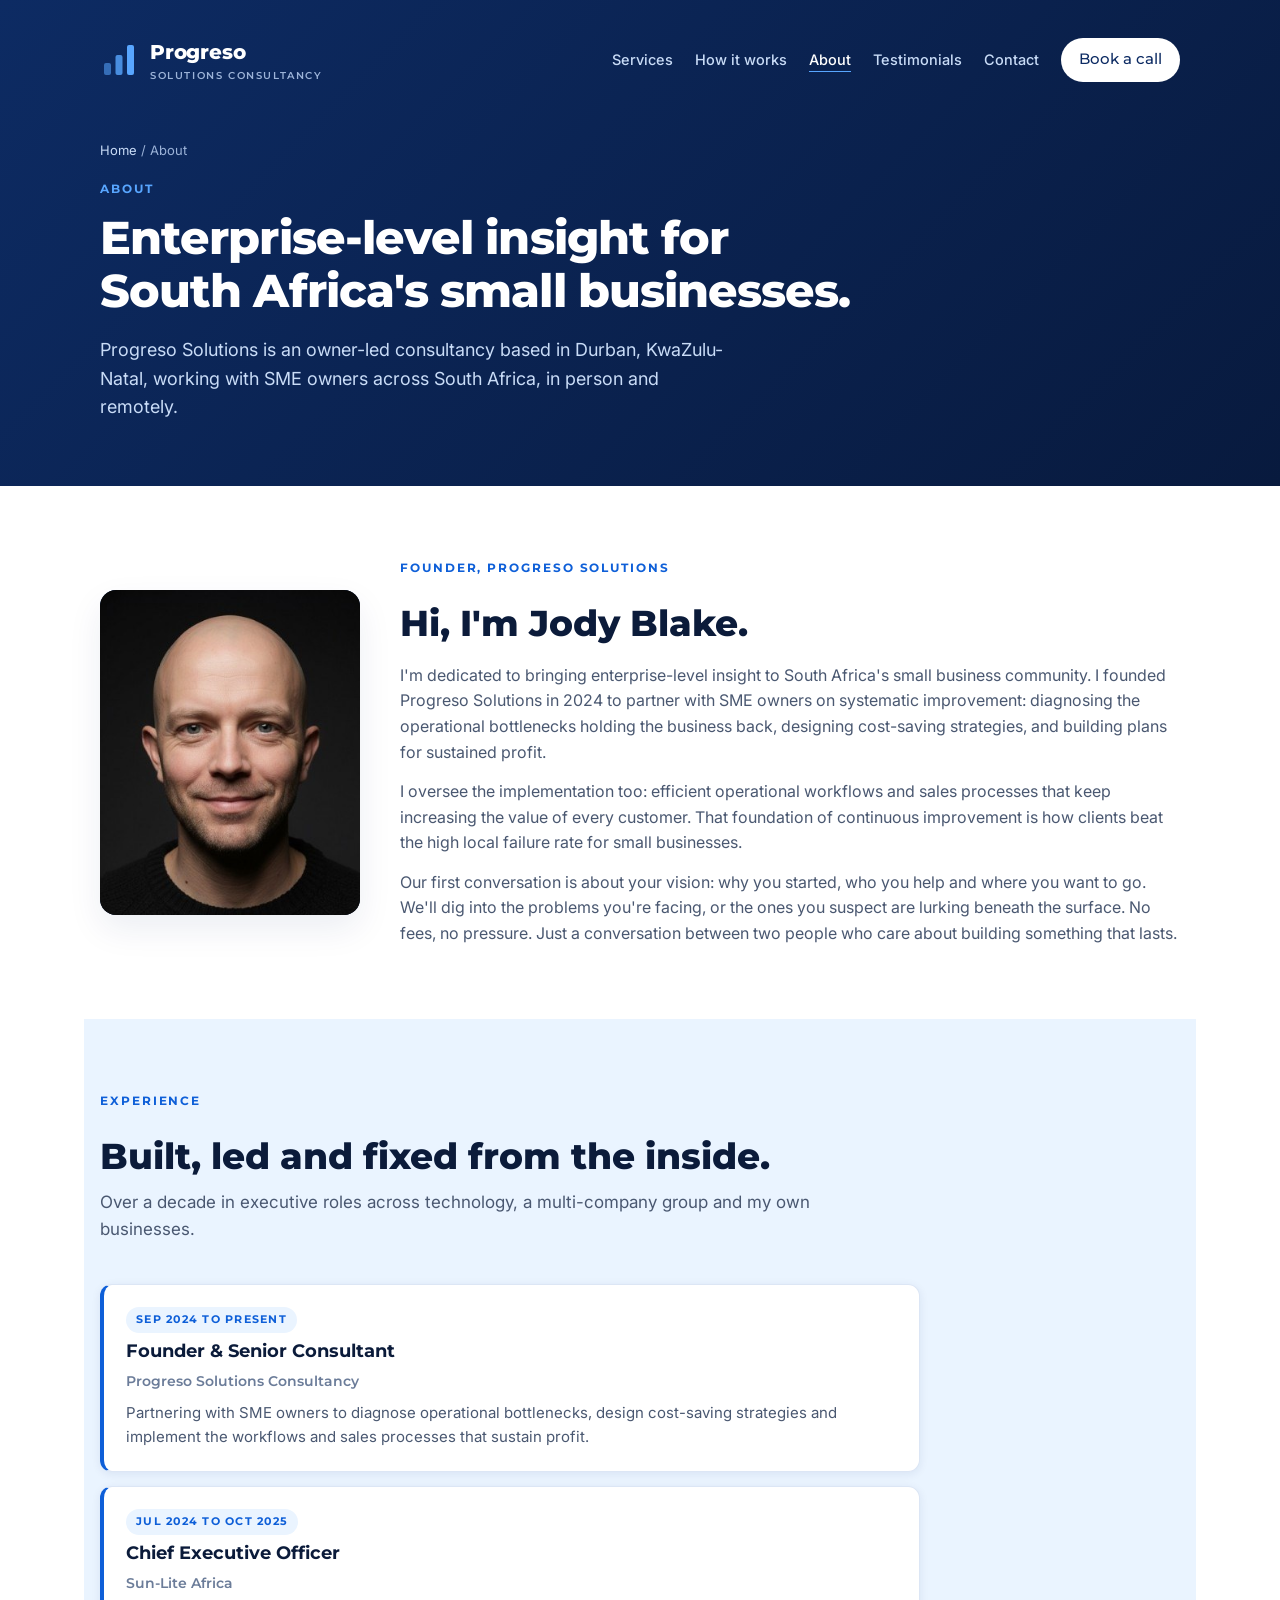
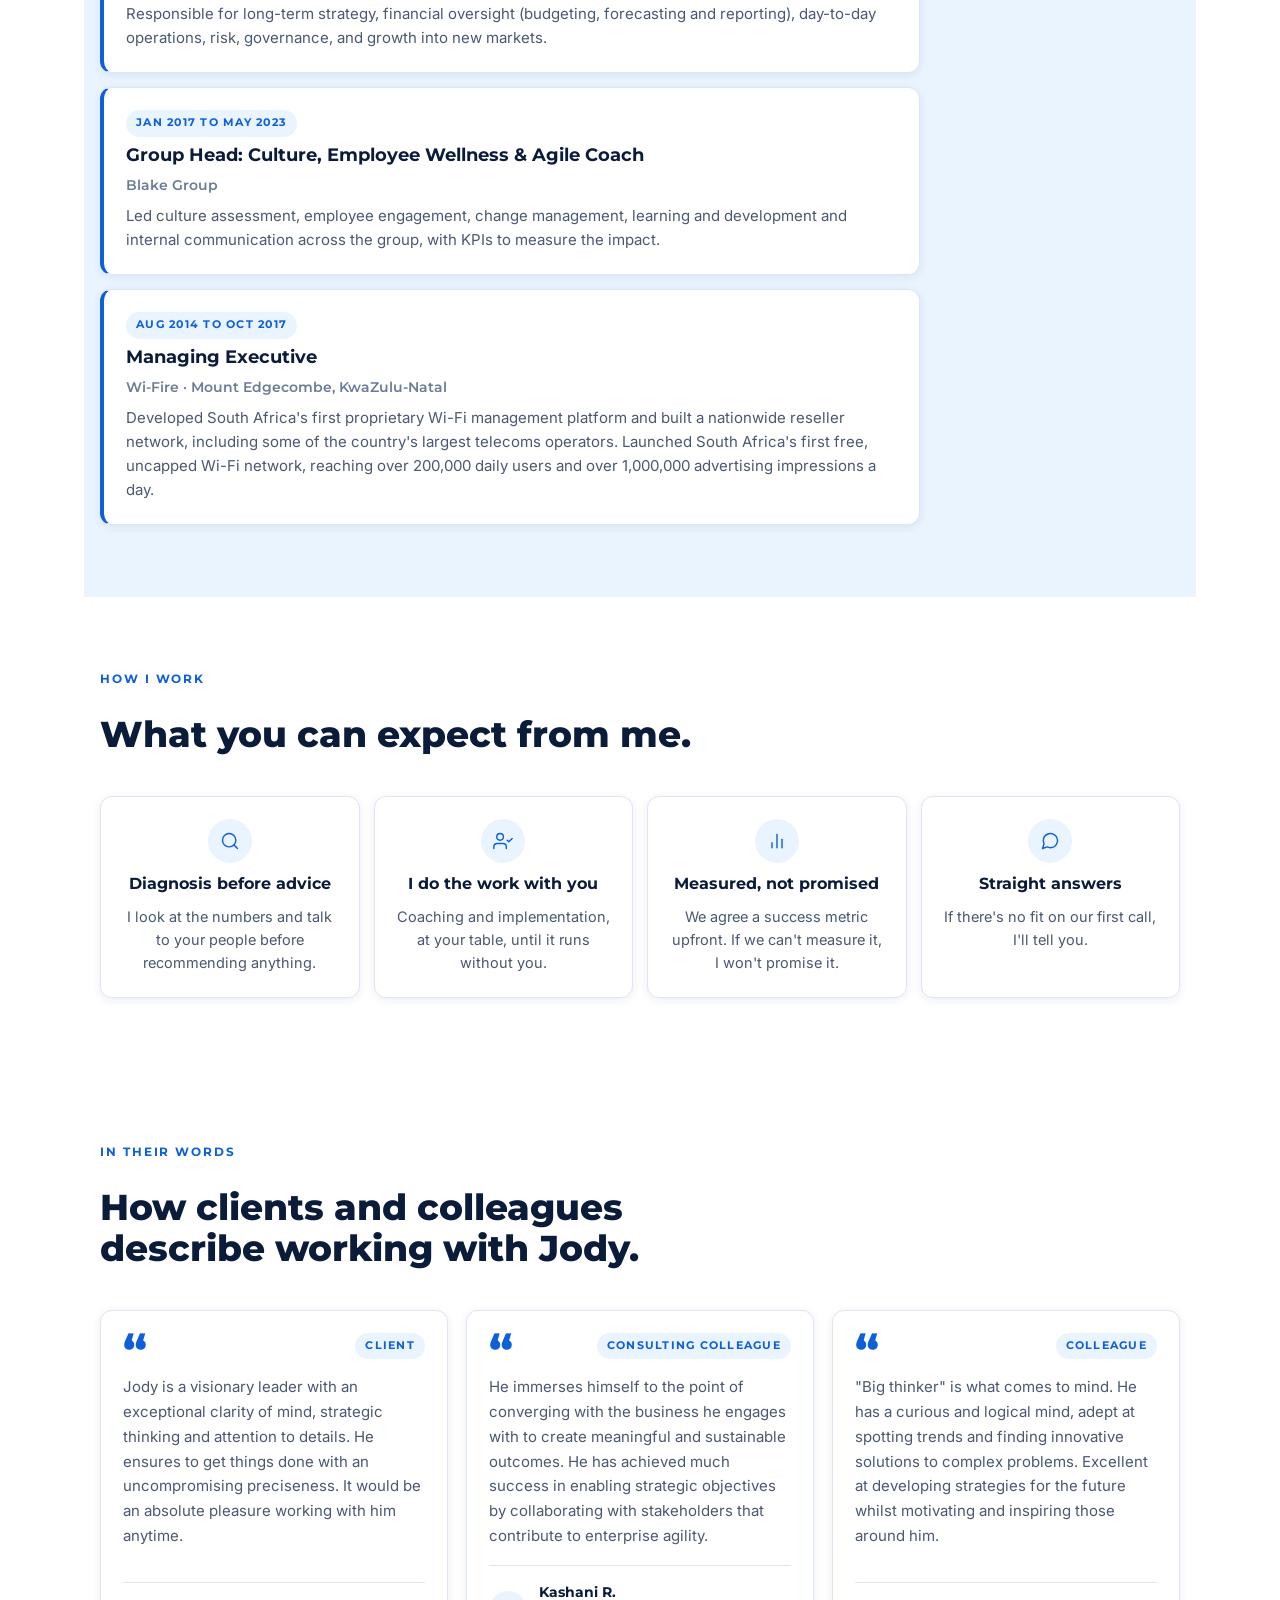
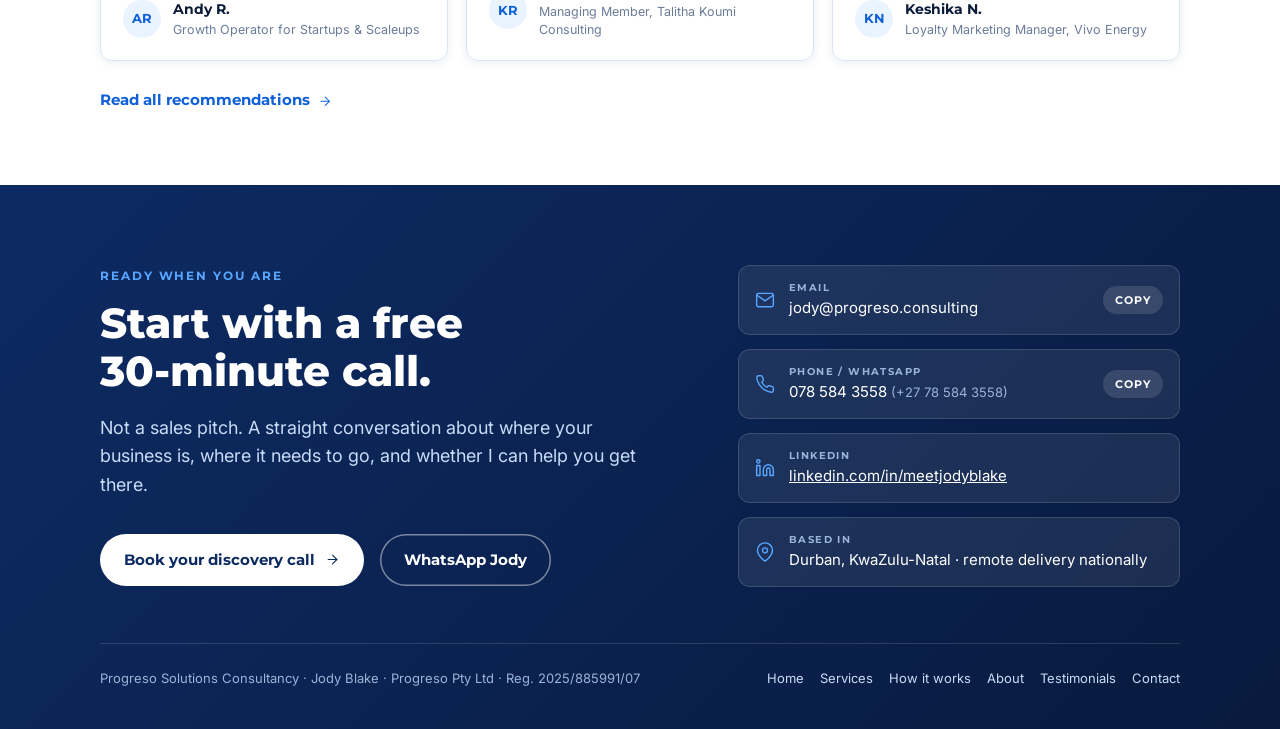
==== commit 8981e0cb: "Add Jody's photo, bio and experience timeline - Headshot replaces the stock hero image on the home p" ====
--- a/about.html
+++ b/about.html
@@ -67,8 +67,8 @@
       <div>
         <div class="crumbs"><a href="index.html">Home</a> / About</div>
         <div class="eyebrow">About</div>
-        <h1>An owner-led consultancy, built for owner-led businesses.</h1>
-        <p class="sub">Progreso Solutions is based in Durban, KwaZulu-Natal, and works with SME owners across South Africa, in person and remotely.</p>
+        <h1>Enterprise-level insight for South Africa's small businesses.</h1>
+        <p class="sub">Progreso Solutions is an owner-led consultancy based in Durban, KwaZulu-Natal, working with SME owners across South Africa, in person and remotely.</p>
         
       </div>
       
@@ -80,19 +80,32 @@
 
 <section>
   <div class="founder">
-    <figure class="portrait" aria-label="Photo of Jody Blake to come">JB</figure>
+    <figure class="portrait"><img src="images/jody.jpg" width="400" height="400" alt="Jody Blake, founder of Progreso Solutions"></figure>
     <div>
       <div class="sec-head" style="margin-bottom:18px">
         <div class="eyebrow">Founder, Progreso Solutions</div>
         <h2>Hi, I'm Jody Blake.</h2>
       </div>
-      <p>I started Progreso Solutions to give South African SME owners something most consulting doesn't: a fixed fee, a clear end date and outputs that are in use when the work is done.</p>
-      <div class="placeholder" style="margin-top:18px"><b>Bio to add:</b> your background, career highlights and the industries you've worked in, taken from your LinkedIn profile.</div>
+      <p>I'm dedicated to bringing enterprise-level insight to South Africa's small business community. I founded Progreso Solutions in 2024 to partner with SME owners on systematic improvement: diagnosing the operational bottlenecks holding the business back, designing cost-saving strategies, and building plans for sustained profit.</p>
+      <p>I oversee the implementation too: efficient operational workflows and sales processes that keep increasing the value of every customer. That foundation of continuous improvement is how clients beat the high local failure rate for small businesses.</p>
+      <p>Our first conversation is about your vision: why you started, who you help and where you want to go. We'll dig into the problems you're facing, or the ones you suspect are lurking beneath the surface. No fees, no pressure. Just a conversation between two people who care about building something that lasts.</p>
     </div>
   </div>
 </section>
 
 <section class="alt">
+  <div class="wrap">
+    <div class="sec-head"><div class="eyebrow">Experience</div><h2>Built, led and fixed from the inside.</h2><p>Over a decade in executive roles across technology, a multi-company group and my own businesses.</p></div>
+    <ol class="timeline">
+      <li class="card"><span class="pill">Sep 2024 to present</span><h3>Founder &amp; Senior Consultant</h3><p class="org">Progreso Solutions Consultancy</p><p>Partnering with SME owners to diagnose operational bottlenecks, design cost-saving strategies and implement the workflows and sales processes that sustain profit.</p></li>
+      <li class="card"><span class="pill">Jul 2024 to Oct 2025</span><h3>Chief Executive Officer</h3><p class="org">Sun-Lite Africa</p><p>Responsible for long-term strategy, financial oversight (budgeting, forecasting and reporting), day-to-day operations, risk, governance, and growth into new markets.</p></li>
+      <li class="card"><span class="pill">Jan 2017 to May 2023</span><h3>Group Head: Culture, Employee Wellness &amp; Agile Coach</h3><p class="org">Blake Group</p><p>Led culture assessment, employee engagement, change management, learning and development and internal communication across the group, with KPIs to measure the impact.</p></li>
+      <li class="card"><span class="pill">Aug 2014 to Oct 2017</span><h3>Managing Executive</h3><p class="org">Wi-Fire · Mount Edgecombe, KwaZulu-Natal</p><p>Developed South Africa's first proprietary Wi-Fi management platform and built a nationwide reseller network, including some of the country's largest telecoms operators. Launched South Africa's first free, uncapped Wi-Fi network, reaching over 200,000 daily users and over 1,000,000 advertising impressions a day.</p></li>
+    </ol>
+  </div>
+</section>
+
+<section>
   <div class="wrap">
     <div class="sec-head"><div class="eyebrow">How I work</div><h2>What you can expect from me.</h2></div>
     <div class="diff-grid">
--- a/css/site.css
+++ b/css/site.css
@@ -288,4 +288,14 @@
   .pain .to{justify-content:flex-start;border-top:0;padding-top:4px}
   .step{padding:18px}
 }
+/* Jody photo + experience timeline */
+.hero-photo.jody{max-width:360px}
+.hero-photo.jody img{aspect-ratio:1/1;object-position:center}
+.timeline{list-style:none;margin:0;padding:0;display:grid;gap:14px;max-width:820px}
+.timeline li{display:grid;gap:8px;border-left:4px solid var(--link)}
+.timeline h3{font-size:18px}
+.timeline .org{font-family:var(--display);font-weight:600;font-size:14px;color:var(--muted)}
+.timeline p{font-size:15px}
+.timeline .pill{justify-self:start}
+@media (max-width:900px){.hero-photo.jody{max-width:300px}.hero-photo.jody img{aspect-ratio:1/1}}
 html{color-scheme:light}body{margin:0}img{max-width:100%}[hidden]{display:none!important}
